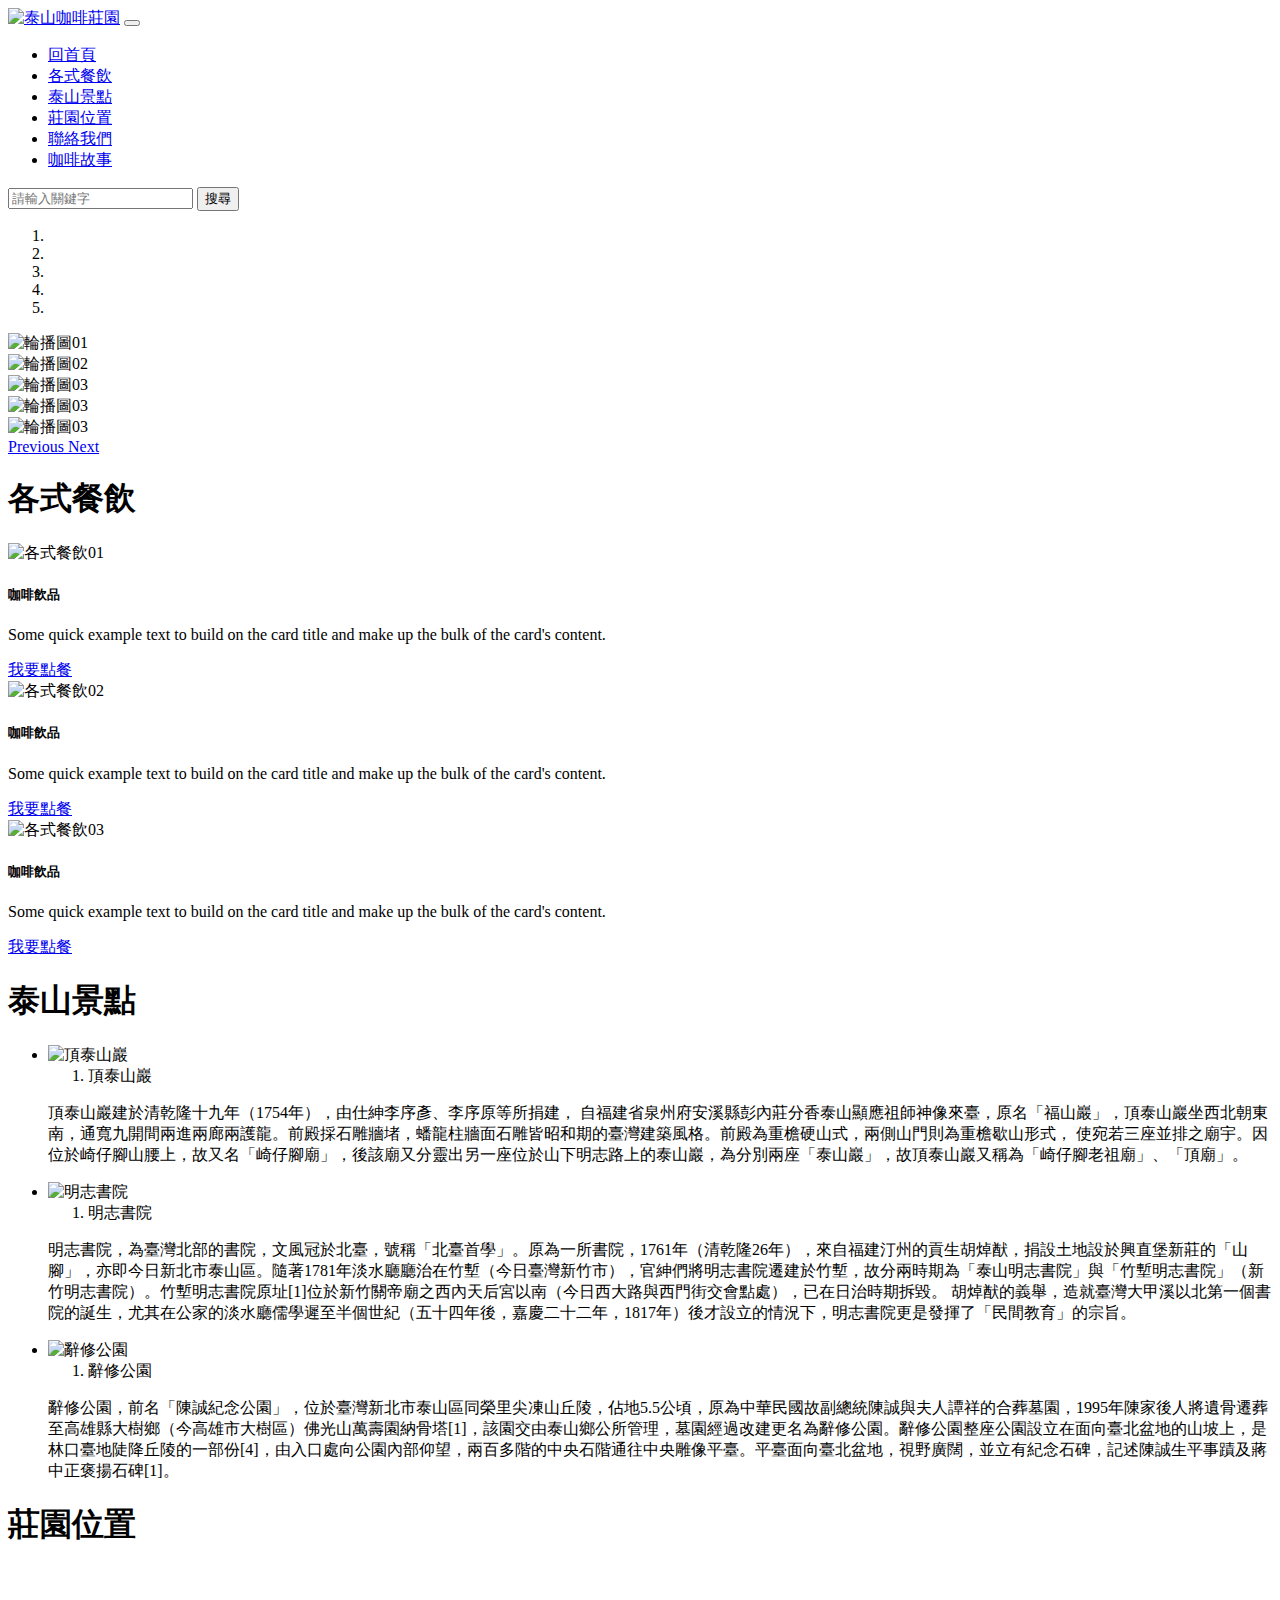
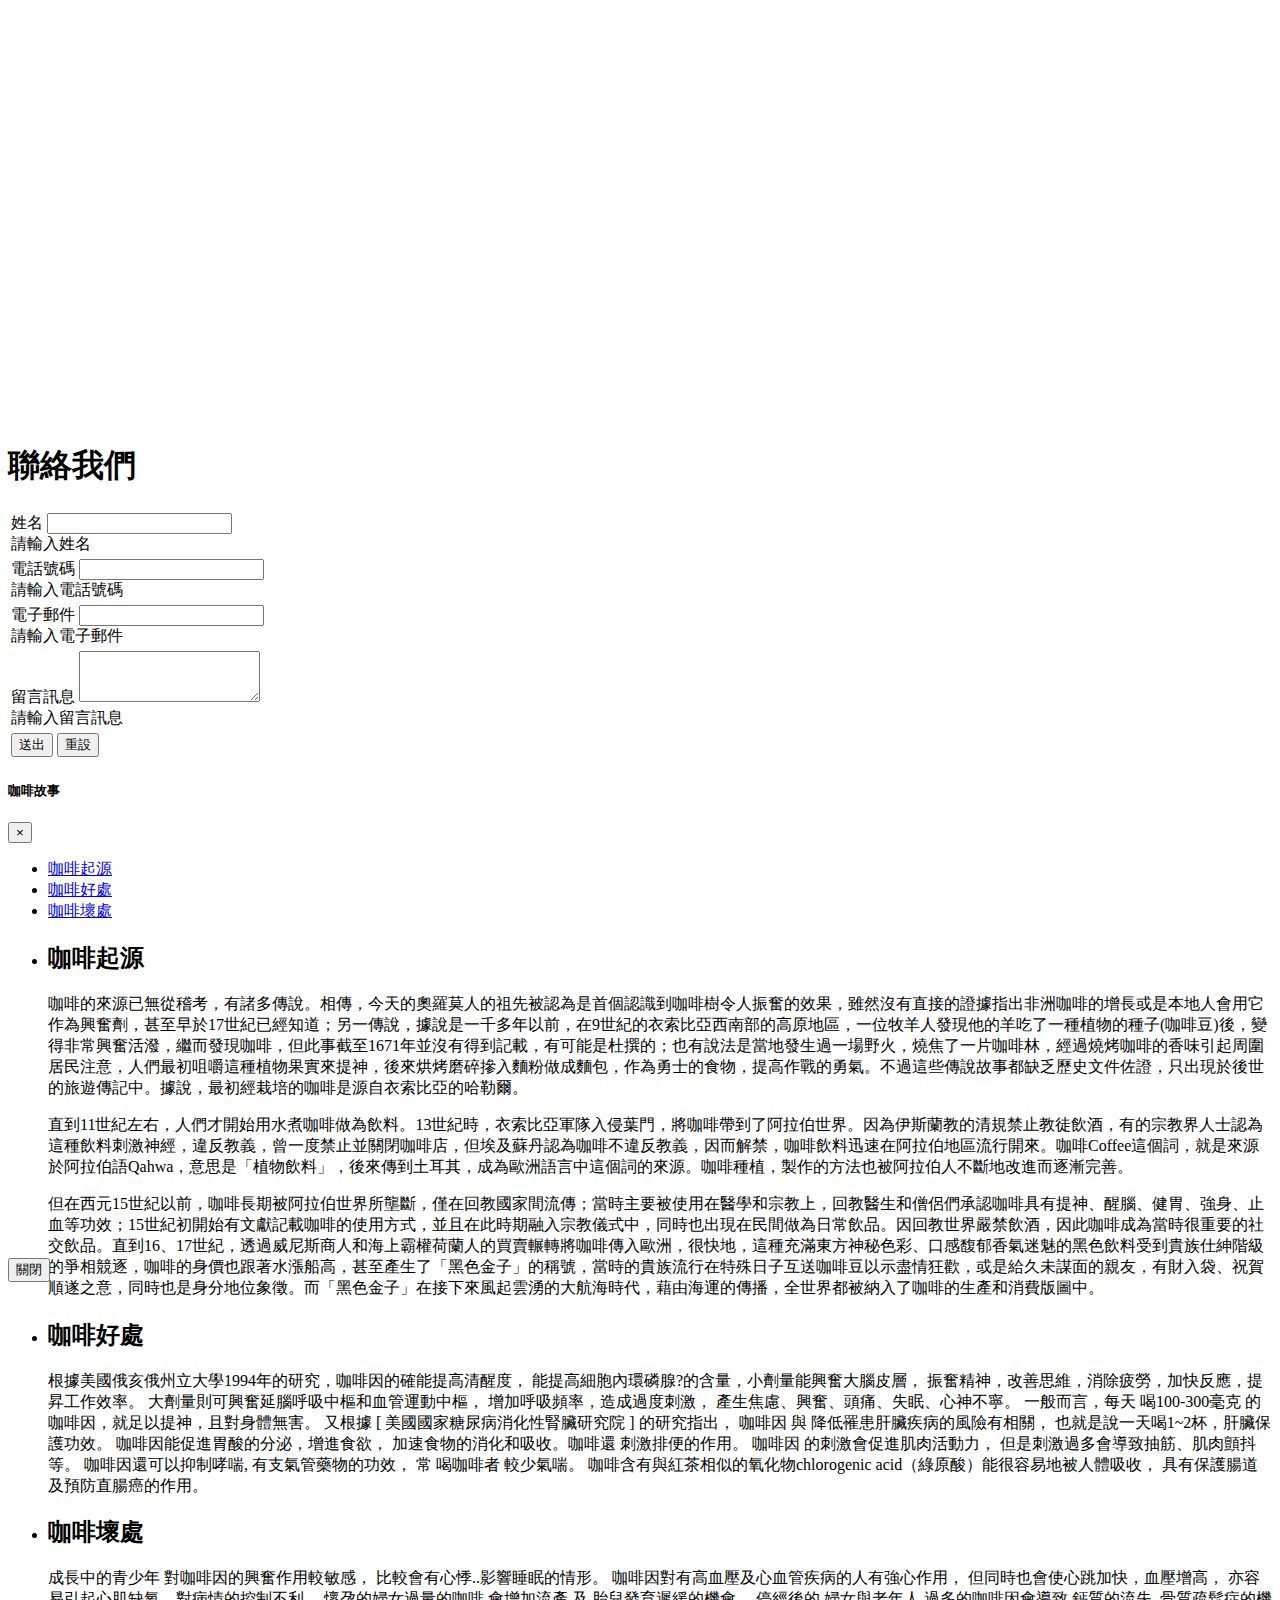
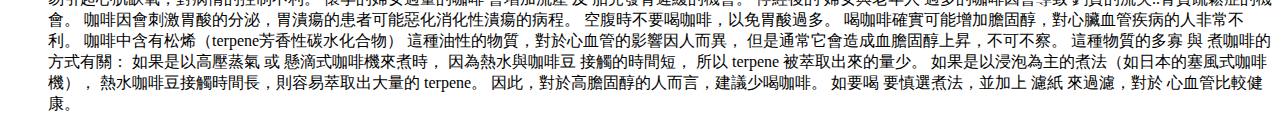
==== coffee.html @ a36a3663 "Add files via upload" ====
<!DOCTYPE html>
<html lang="en">
    <head>
        <!-- Required meta tags -->
        <meta charset="utf-8" />
        <meta name="viewport" content="width=device-width, initial-scale=1, shrink-to-fit=no" />
        <title>泰山咖啡莊園</title>
        <!-- Bootstrap CSS -->
        <link rel="stylesheet" href="css/bootstrap.css" />
        <!-- FontAwesome CSS -->
        <link rel="stylesheet" href="css/fontawesome.css" />

        <!-- My Style Css -->
        <link rel="stylesheet" href="css/style.css" />
    </head>
    <body>
        <!-- 導覽列區 ------------------------------------------------------------------------------->
        <header class="navbar navbar-expand-lg navbar-dark bg-coffee1 fixed-top">
            <a class="navbar-brand" href="#section01"><img src="images/logo.png" alt="泰山咖啡莊園" width="40"/></a>
            <button class="navbar-toggler" type="button" data-toggle="collapse" data-target="#navbarSupportedContent">
                <span class="navbar-toggler-icon"></span>
            </button>

            <div class="collapse navbar-collapse" id="navbarSupportedContent">
                <ul class="navbar-nav mr-auto menu-left">
                    <li class="nav-item">
                        <a class="nav-link" href="#section01"><i class="fas fa-home mr-1"></i>回首頁</a>
                    </li>
                    <li class="nav-item">
                        <a class="nav-link" href="#section02"><i class="fas fa-hamburger mr-1"></i>各式餐飲</a>
                    </li>
                    <li class="nav-item">
                        <a class="nav-link" href="#section03"><i class="fas fa-bus mr-1"></i>泰山景點</a>
                    </li>
                    <li class="nav-item">
                        <a class="nav-link" href="#section04"><i class="fas fa-map-marked-alt mr-1"></i>莊園位置</a>
                    </li>
                    <li class="nav-item">
                        <a class="nav-link" href="#section05"><i class="fas fa-envelope mr-1"></i>聯絡我們</a>
                    </li>
                    <li class="nav-item">
                        <a class="nav-link" href="#section06" data-toggle="modal" data-target="#myModal"><i class="fas fa-coffee mr-1"></i>咖啡故事</a>
                    </li>
                </ul>
                <form class="form-inline my-2 my-lg-0">
                    <input class="form-control mr-sm-2" type="search" placeholder="請輸入關鍵字" />
                    <button class="btn btn-outline-light my-2 my-sm-0" type="submit">搜尋</button>
                </form>
            </div>
        </header>
        <!-- 輪播圖區 section01 --------------------------------------------------------------------->
        <section id="section01" class="vh-lg-100 mt-5 mt-lg-0">
            <div id="carouselExampleIndicators" class="carousel slide vh-lg-100" data-ride="carousel" data-interval="5000">
                <ol class="carousel-indicators">
                    <li data-target="#carouselExampleIndicators" data-slide-to="0" class="active"></li>
                    <li data-target="#carouselExampleIndicators" data-slide-to="1"></li>
                    <li data-target="#carouselExampleIndicators" data-slide-to="2"></li>
                    <li data-target="#carouselExampleIndicators" data-slide-to="3"></li>
                    <li data-target="#carouselExampleIndicators" data-slide-to="4"></li>
                </ol>
                <div class="carousel-inner vh-lg-100">
                    <div class="carousel-item active">
                        <img src="images/carousel_01.jpg" class="d-block w-100" alt="輪播圖01" />
                    </div>
                    <div class="carousel-item">
                        <img src="images/carousel_02.jpg" class="d-block w-100" alt="輪播圖02" />
                    </div>
                    <div class="carousel-item">
                        <img src="images/carousel_03.jpg" class="d-block w-100" alt="輪播圖03" />
                    </div>
                    <div class="carousel-item">
                        <img src="images/carousel_04.jpg" class="d-block w-100" alt="輪播圖03" />
                    </div>
                    <div class="carousel-item">
                        <img src="images/carousel_05.jpg" class="d-block w-100" alt="輪播圖03" />
                    </div>
                </div>
                <a class="carousel-control-prev" href="#carouselExampleIndicators" role="button" data-slide="prev">
                    <span class="carousel-control-prev-icon" aria-hidden="true"></span>
                    <span class="sr-only">Previous</span>
                </a>
                <a class="carousel-control-next" href="#carouselExampleIndicators" role="button" data-slide="next">
                    <span class="carousel-control-next-icon" aria-hidden="true"></span>
                    <span class="sr-only">Next</span>
                </a>
            </div>
        </section>
        <!-- 各式餐飲 section02 --------------------------------------------------------------------->
        <section id="section02" class="vh-lg-100 bg-coffee1">
            <div class="container h-100 d-lg-flex flex-lg-column justify-content-lg-center">
                <h1 class="text-center text-white pt-3 pb-lg-4">各式餐飲</h1>
                <div class="row">
                    <div class="col-lg-4 my-3">
                        <div class="card">
                            <img src="images/section02_01.jpg" class="card-img-top" alt="各式餐飲01" />
                            <div class="card-body">
                                <h5 class="card-title">咖啡飲品</h5>
                                <p class="card-text">Some quick example text to build on the card title and make up the bulk of the card's content.</p>
                                <div class="card-footer text-muted">
                                    <a href="#" class="btn btn-coffee btn-block">我要點餐</a>
                                </div>
                            </div>
                        </div>
                    </div>
                    <div class="col-lg-4 my-3">
                        <div class="card">
                            <img src="images/section02_02.jpg" class="card-img-top" alt="各式餐飲02" />
                            <div class="card-body">
                                <h5 class="card-title">咖啡飲品</h5>
                                <p class="card-text">Some quick example text to build on the card title and make up the bulk of the card's content.</p>
                                <div class="card-footer text-muted">
                                    <a href="#" class="btn btn-coffee btn-block">我要點餐</a>
                                </div>
                            </div>
                        </div>
                    </div>
                    <div class="col-lg-4 my-3">
                        <div class="card">
                            <img src="images/section02_03.jpg" class="card-img-top" alt="各式餐飲03" />
                            <div class="card-body">
                                <h5 class="card-title">咖啡飲品</h5>
                                <p class="card-text">Some quick example text to build on the card title and make up the bulk of the card's content.</p>
                                <div class="card-footer text-muted">
                                    <a href="#" class="btn btn-coffee btn-block">我要點餐</a>
                                </div>
                            </div>
                        </div>
                    </div>
                </div>
            </div>
        </section>
        <!-- 泰山景點 section03 --------------------------------------------------------------------->
        <section id="section03" class="vh-lg-100 bg-coffee2 p-3">
            <div class="container">
                <h1 class="text-center text-dark p-lg-4">泰山景點</h1>
                <ul class="list-unstyled">
                    <li class="media bg-white rounded p-2">
                        <img src="images/view01_s.jpg" class="mr-3" alt="頂泰山巖" />
                        <div class="media-body">
                            <ol class="breadcrumb">
                                <li class="breadcrumb-item mt-0 mb-1 h4">頂泰山巖</li>
                            </ol>
                            <p>
                                頂泰山巖建於清乾隆十九年（1754年），由仕紳李序彥、李序原等所捐建，
                                自福建省泉州府安溪縣彭內莊分香泰山顯應祖師神像來臺，原名「福山巖」，頂泰山巖坐西北朝東南，通寬九開間兩進兩廊兩護龍。前殿採石雕牆堵，蟠龍柱牆面石雕皆昭和期的臺灣建築風格。前殿為重檐硬山式，兩側山門則為重檐歇山形式，
                                使宛若三座並排之廟宇。因位於崎仔腳山腰上，故又名「崎仔腳廟」，後該廟又分靈出另一座位於山下明志路上的泰山巖，為分別兩座「泰山巖」，故頂泰山巖又稱為「崎仔腳老祖廟」、「頂廟」。
                            </p>
                        </div>
                    </li>
                    <li class="media bg-white rounded my-4 p-2">
                        <img src="images/view02_s.jpg" class="mr-3" alt="明志書院" />
                        <div class="media-body">
                            <ol class="breadcrumb">
                                <li class="breadcrumb-item mt-0 mb-1 h4">明志書院</li>
                            </ol>
                            <p>
                                明志書院，為臺灣北部的書院，文風冠於北臺，號稱「北臺首學」。原為一所書院，1761年（清乾隆26年），來自福建汀州的貢生胡焯猷，捐設土地設於興直堡新莊的「山腳」，亦即今日新北市泰山區。隨著1781年淡水廳廳治在竹塹（今日臺灣新竹市），官紳們將明志書院遷建於竹塹，故分兩時期為「泰山明志書院」與「竹塹明志書院」（新竹明志書院）。竹塹明志書院原址[1]位於新竹關帝廟之西內天后宮以南（今日西大路與西門街交會點處），已在日治時期拆毀。
                                胡焯猷的義舉，造就臺灣大甲溪以北第一個書院的誕生，尤其在公家的淡水廳儒學遲至半個世紀（五十四年後，嘉慶二十二年，1817年）後才設立的情況下，明志書院更是發揮了「民間教育」的宗旨。
                            </p>
                        </div>
                    </li>
                    <li class="media bg-white rounded p-2">
                        <img src="images/view03_s.jpg" class="mr-3" alt="辭修公園" />
                        <div class="media-body">
                            <ol class="breadcrumb">
                                <li class="breadcrumb-item mt-0 mb-1 h4">辭修公園</li>
                            </ol>
                            <p>
                                辭修公園，前名「陳誠紀念公園」，位於臺灣新北市泰山區同榮里尖凍山丘陵，佔地5.5公頃，原為中華民國故副總統陳誠與夫人譚祥的合葬墓園，1995年陳家後人將遺骨遷葬至高雄縣大樹鄉（今高雄市大樹區）佛光山萬壽園納骨塔[1]，該園交由泰山鄉公所管理，墓園經過改建更名為辭修公園。辭修公園整座公園設立在面向臺北盆地的山坡上，是林口臺地陡降丘陵的一部份[4]，由入口處向公園內部仰望，兩百多階的中央石階通往中央雕像平臺。平臺面向臺北盆地，視野廣闊，並立有紀念石碑，記述陳誠生平事蹟及蔣中正褒揚石碑[1]。
                            </p>
                        </div>
                    </li>
                </ul>
            </div>
        </section>
        <!-- 莊園位置 section04 --------------------------------------------------------------------->
        <section id="section04" class="vh-lg-100 bg-coffee1 pb-4">
            <div class="container h-100 d-lg-flex flex-lg-column justify-content-lg-center">
                <h1 class="text-center text-white py-4">莊園位置</h1>
                <div class="embed-responsive embed-responsive-21by9">
                    <iframe
                        class="embed-responsive-item"
                        src="https://www.google.com/maps/embed?pb=!1m18!1m12!1m3!1d3614.708207056747!2d121.4171519154275!3d25.043974683967733!2m3!1f0!2f0!3f0!3m2!1i1024!2i768!4f13.1!3m3!1m2!1s0x3442a7bec9ad74b1%3A0xa639904a89f26435!2z5Yue5YuV6YOo5Yue5YuV5Yqb55m85bGV572y5YyX5Z-65a6c6Iqx6YeR6aas5YiG572y5rOw5bGx6IG35qWt6KiT57e05aC0!5e0!3m2!1szh-TW!2stw!4v1566450708174!5m2!1szh-TW!2stw"
                        width="600"
                        height="450"
                        frameborder="0"
                        style="border:0"
                        allowfullscreen
                    ></iframe>
                </div>
            </div>
        </section>
        <!-- 聯絡我們 section05 --------------------------------------------------------------------->
        <section id="section05" class="vh-lg-100 bg-coffee2">
            <div class="container">
                <h1 class="text-center text-dark py-4">聯絡我們</h1>
                <form class="needs-validation" novalidate>
                    <table class="table table-light table-hover table-striped">
                        <tr>
                            <td>
                                <div class="form-group">
                                    <label for="exampleInputEmail1">姓名</label>
                                    <input id="name" type="text" class="form-control" required />
                                    <div class="invalid-feedback">
                                        請輸入姓名
                                    </div>
                                </div>
                            </td>
                        </tr>
                        <tr>
                            <td>
                                <div class="form-group">
                                    <label for="telphone">電話號碼</label>
                                    <input id="tel" type="tel" class="form-control" required />
                                    <div class="invalid-feedback">
                                        請輸入電話號碼
                                    </div>
                                </div>
                            </td>
                        </tr>
                        <tr>
                            <td>
                                <div class="form-group">
                                    <label for="email">電子郵件</label>
                                    <input id="email" type="email" class="form-control" required />
                                    <div class="invalid-feedback">
                                        請輸入電子郵件
                                    </div>
                                </div>
                            </td>
                        </tr>
                        <tr>
                            <td>
                                <div class="form-group">
                                    <label for="message">留言訊息</label>
                                    <textarea id="message" rows="3" type="email" class="form-control" required></textarea>
                                    <div class="invalid-feedback">
                                        請輸入留言訊息
                                    </div>
                                </div>
                            </td>
                        </tr>
                        <tr>
                            <td class="text-center">
                                <button type="submit" class="btn btn-coffee" title="送出" data-toggle="tooltip" data-placement="left">送出</button>
                                <button type="reset" class="btn btn-coffee" title="重設" data-toggle="tooltip">重設</button>
                            </td>
                        </tr>
                    </table>
                </form>
            </div>
        </section>
        <!-- 咖啡故事 Modal ------------------------------------------------------------------------->
        <div class="modal fade" id="myModal" tabindex="-1">
            <div class="modal-dialog modal-dialog-centered modal-lg">
                <div class="modal-content">
                    <div class="modal-header">
                        <h5 class="modal-title" id="aboutCoffee">咖啡故事</h5>
                        <button type="button" class="close" data-dismiss="modal">
                            <span aria-hidden="true">&times;</span>
                        </button>
                    </div>
                    <div class="modal-body">
                        <div class="row">
                            <ul id="scrollspy" class="col-12 row justify-content-around nav nav-pills my-2">
                                <li class="nav-item">
                                    <a class="nav-link active disabled" href="#coffee1">咖啡起源</a>
                                </li>
                                <li class="nav-item">
                                    <a class="nav-link disabled" href="#coffee2">咖啡好處</a>
                                </li>
                                <li class="nav-item">
                                    <a class="nav-link disabled" href="#coffee3">咖啡壞處</a>
                                </li>
                            </ul>
                            <ul class="col-12 list-unstyled row justify-content-lg-center overflow-auto" data-spy="scroll" data-target="#scrollspy" style="height:300px;">
                                <li id="coffee1" class="col-lg-10">
                                    <h2>咖啡起源</h2>
                                    <p>
                                        咖啡的來源已無從稽考，有諸多傳說。相傳，今天的奧羅莫人的祖先被認為是首個認識到咖啡樹令人振奮的效果，雖然沒有直接的證據指出非洲咖啡的增長或是本地人會用它作為興奮劑，甚至早於17世紀已經知道；另一傳說，據說是一千多年以前，在9世紀的衣索比亞西南部的高原地區，一位牧羊人發現他的羊吃了一種植物的種子(咖啡豆)後，變得非常興奮活潑，繼而發現咖啡，但此事截至1671年並沒有得到記載，有可能是杜撰的；也有說法是當地發生過一場野火，燒焦了一片咖啡林，經過燒烤咖啡的香味引起周圍居民注意，人們最初咀嚼這種植物果實來提神，後來烘烤磨碎摻入麵粉做成麵包，作為勇士的食物，提高作戰的勇氣。不過這些傳說故事都缺乏歷史文件佐證，只出現於後世的旅遊傳記中。據說，最初經栽培的咖啡是源自衣索比亞的哈勒爾。
                                    </p>

                                    <p>
                                        直到11世紀左右，人們才開始用水煮咖啡做為飲料。13世紀時，衣索比亞軍隊入侵葉門，將咖啡帶到了阿拉伯世界。因為伊斯蘭教的清規禁止教徒飲酒，有的宗教界人士認為這種飲料刺激神經，違反教義，曾一度禁止並關閉咖啡店，但埃及蘇丹認為咖啡不違反教義，因而解禁，咖啡飲料迅速在阿拉伯地區流行開來。咖啡Coffee這個詞，就是來源於阿拉伯語Qahwa，意思是「植物飲料」，後來傳到土耳其，成為歐洲語言中這個詞的來源。咖啡種植，製作的方法也被阿拉伯人不斷地改進而逐漸完善。
                                    </p>
                                    <p>
                                        但在西元15世紀以前，咖啡長期被阿拉伯世界所壟斷，僅在回教國家間流傳；當時主要被使用在醫學和宗教上，回教醫生和僧侶們承認咖啡具有提神、醒腦、健胃、強身、止血等功效；15世紀初開始有文獻記載咖啡的使用方式，並且在此時期融入宗教儀式中，同時也出現在民間做為日常飲品。因回教世界嚴禁飲酒，因此咖啡成為當時很重要的社交飲品。直到16、17世紀，透過威尼斯商人和海上霸權荷蘭人的買賣輾轉將咖啡傳入歐洲，很快地，這種充滿東方神秘色彩、口感馥郁香氣迷魅的黑色飲料受到貴族仕紳階級的爭相競逐，咖啡的身價也跟著水漲船高，甚至產生了「黑色金子」的稱號，當時的貴族流行在特殊日子互送咖啡豆以示盡情狂歡，或是給久未謀面的親友，有財入袋、祝賀順遂之意，同時也是身分地位象徵。而「黑色金子」在接下來風起雲湧的大航海時代，藉由海運的傳播，全世界都被納入了咖啡的生產和消費版圖中。
                                    </p>
                                </li>
                                <li id="coffee2" class="col-lg-10">
                                    <h2>咖啡好處</h2>
                                    <p>
                                        根據美國俄亥俄州立大學1994年的研究，咖啡因的確能提高清醒度， 能提高細胞內環磷腺?的含量，小劑量能興奮大腦皮層，
                                        振奮精神，改善思維，消除疲勞，加快反應，提昇工作效率。 大劑量則可興奮延腦呼吸中樞和血管運動中樞， 增加呼吸頻率，造成過度刺激，
                                        產生焦慮、興奮、頭痛、失眠、心神不寧。 一般而言，每天 喝100-300毫克 的咖啡因，就足以提神，且對身體無害。 又根據 [
                                        美國國家糖尿病消化性腎臟研究院 ] 的研究指出， 咖啡因 與 降低罹患肝臟疾病的風險有相關， 也就是說一天喝1~2杯，肝臟保護功效。
                                        咖啡因能促進胃酸的分泌，增進食欲， 加速食物的消化和吸收。咖啡還 刺激排便的作用。 咖啡因 的刺激會促進肌肉活動力，
                                        但是刺激過多會導致抽筋、肌肉顫抖等。 咖啡因還可以抑制哮喘, 有支氣管藥物的功效， 常 喝咖啡者 較少氣喘。 咖啡含有與紅茶相似的氧化物chlorogenic
                                        acid（綠原酸）能很容易地被人體吸收， 具有保護腸道及預防直腸癌的作用。
                                    </p>
                                </li>
                                <li id="coffee3" class="col-lg-10">
                                    <h2>咖啡壞處</h2>
                                    <p>
                                        成長中的青少年 對咖啡因的興奮作用較敏感， 比較會有心悸..影響睡眠的情形。 咖啡因對有高血壓及心血管疾病的人有強心作用，
                                        但同時也會使心跳加快，血壓增高， 亦容易引起心肌缺氧，對病情的控制不利。 懷孕的婦女過量的咖啡 會增加流產 及 胎兒發育遲緩的機會。 停經後的
                                        婦女與老年人 過多的咖啡因會導致 鈣質的流失..骨質疏鬆症的機會。 咖啡因會刺激胃酸的分泌，胃潰瘍的患者可能惡化消化性潰瘍的病程。
                                        空腹時不要喝咖啡，以免胃酸過多。 喝咖啡確實可能增加膽固醇，對心臟血管疾病的人非常不利。 咖啡中含有松烯（terpene芳香性碳水化合物）
                                        這種油性的物質，對於心血管的影響因人而異， 但是通常它會造成血膽固醇上昇，不可不察。 這種物質的多寡 與 煮咖啡的方式有關： 如果是以高壓蒸氣 或
                                        懸滴式咖啡機來煮時， 因為熱水與咖啡豆 接觸的時間短， 所以 terpene 被萃取出來的量少。 如果是以浸泡為主的煮法（如日本的塞風式咖啡機），
                                        熱水咖啡豆接觸時間長，則容易萃取出大量的 terpene。 因此，對於高膽固醇的人而言，建議少喝咖啡。 如要喝 要慎選煮法，並加上 濾紙 來過濾，對於
                                        心血管比較健康。
                                    </p>
                                </li>
                            </ul>
                        </div>
                    </div>
                    <div class="modal-footer">
                        <button type="button" class="btn btn-block btn-coffee" data-dismiss="modal">關閉</button>
                    </div>
                </div>
            </div>
        </div>
        <!-- jQuery first, then Popper.js, then Bootstrap JS （順序不能顛倒）-->
        <script src="js/jquery-3.3.1.min.js"></script>
        <script src="js/popper.min.js"></script>
        <script src="js/bootstrap.js"></script>
        <!-- scrollpage -->
        <script src="js/jquery.easing.min.js"></script>
        <script src="js/scrollpage.js"></script>
        <script>
            // tooltip 啟動需要的程式碼
            $('[data-toggle="tooltip"]').tooltip();

            // js 啟動 popover
            $('#name').popover({
                title: '請輸入姓名',
                content: 'Lorem ipsum dolor sit amet consectetur adipisicing elit. Consequatur, repellat!',
                placement: 'left',
            });
            $('#tel').popover({
                title: '請輸入電話',
                content: 'Lorem ipsum dolor sit amet consectetur adipisicing elit. Consequatur, repellat!',
                placement: 'left',
            });
            $('#email').popover({
                title: '請輸入電子郵件',
                content: 'Lorem ipsum dolor sit amet consectetur adipisicing elit. Consequatur, repellat!名',
                placement: 'left',
            });
            $('#message').popover({
                title: '請輸入留言訊息',
                content: 'Lorem ipsum dolor sit amet consectetur adipisicing elit. Consequatur, repellat!',
                placement: 'left',
            });

            // Bootstrap 驗證表單
            (function() {
                'use strict';
                window.addEventListener(
                    'load',
                    function() {
                        // Fetch all the forms we want to apply custom Bootstrap validation styles to
                        var forms = document.getElementsByClassName('needs-validation');
                        // Loop over them and prevent submission
                        var validation = Array.prototype.filter.call(forms, function(form) {
                            form.addEventListener(
                                'submit',
                                function(event) {
                                    if (form.checkValidity() === false) {
                                        event.preventDefault();
                                        event.stopPropagation();
                                    }
                                    form.classList.add('was-validated');
                                },
                                false
                            );
                        });
                    },
                    false
                );
            })();
        </script>
    </body>
</html>
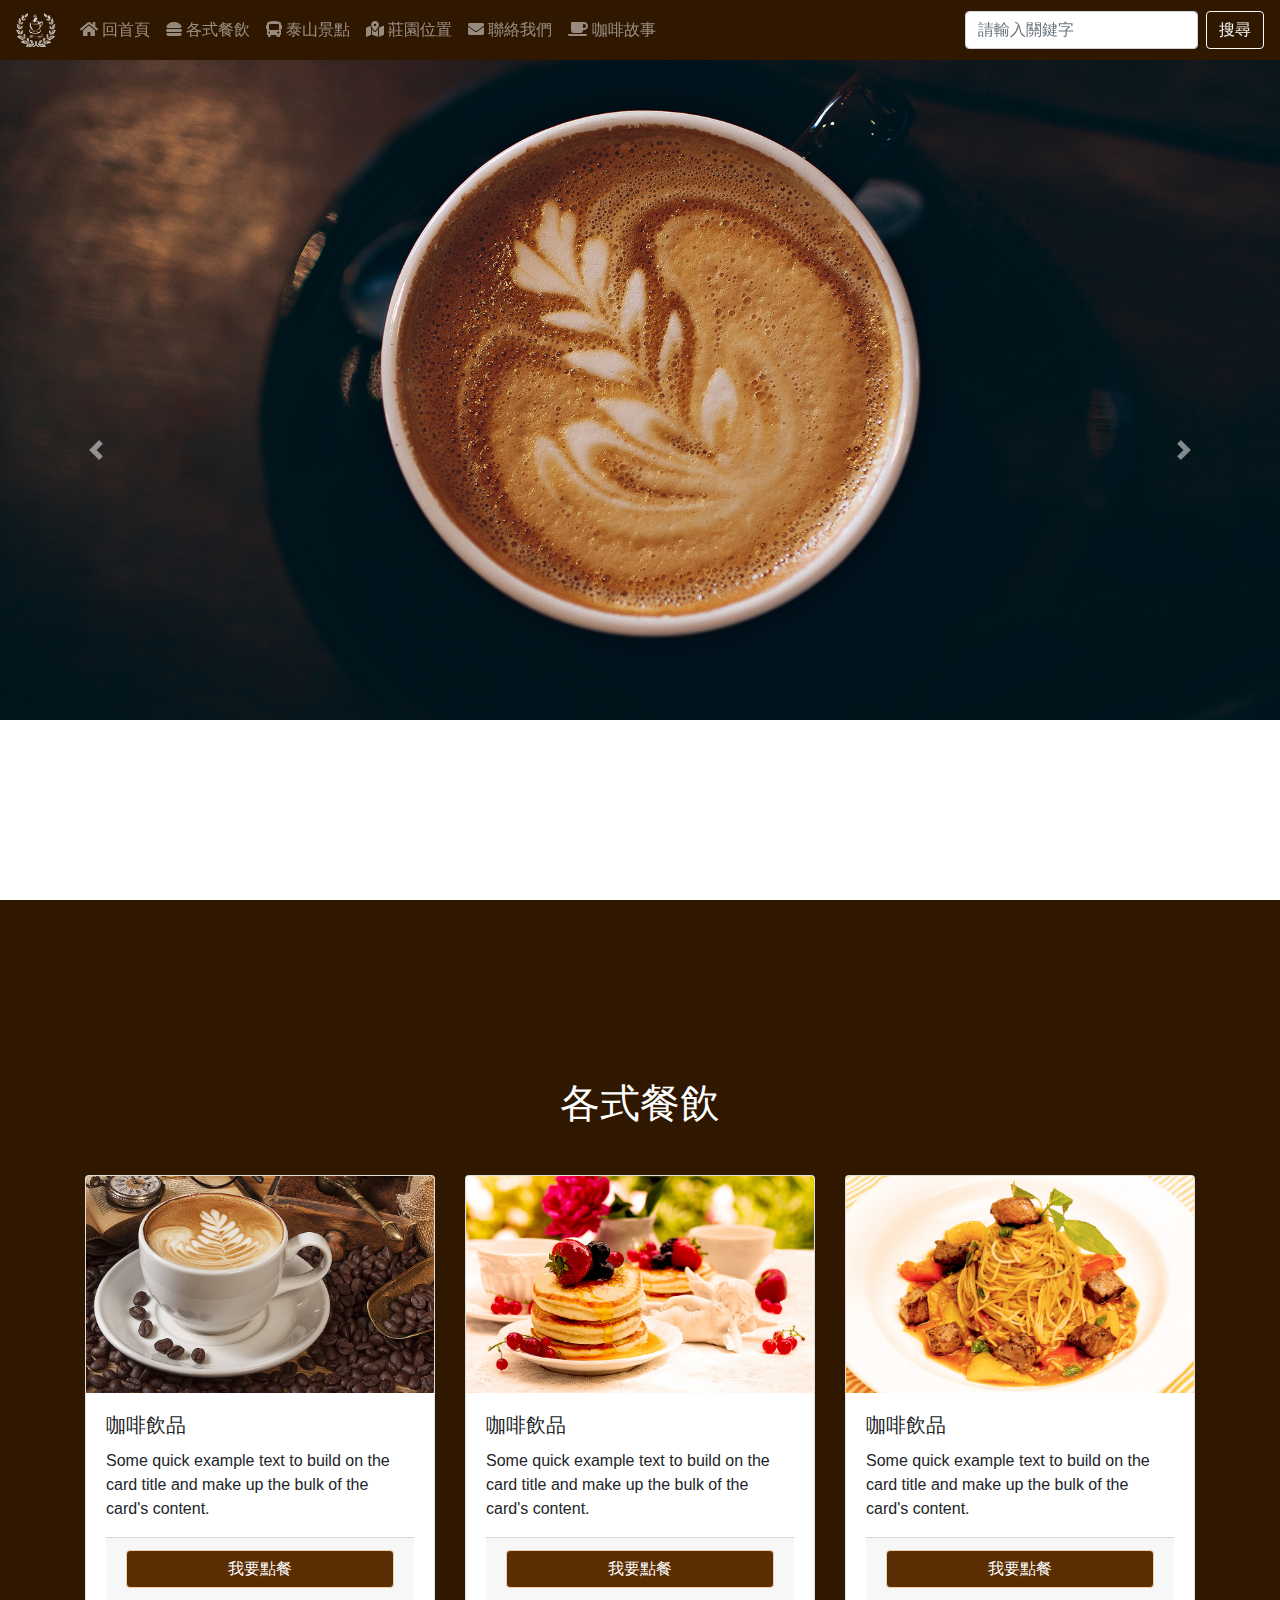
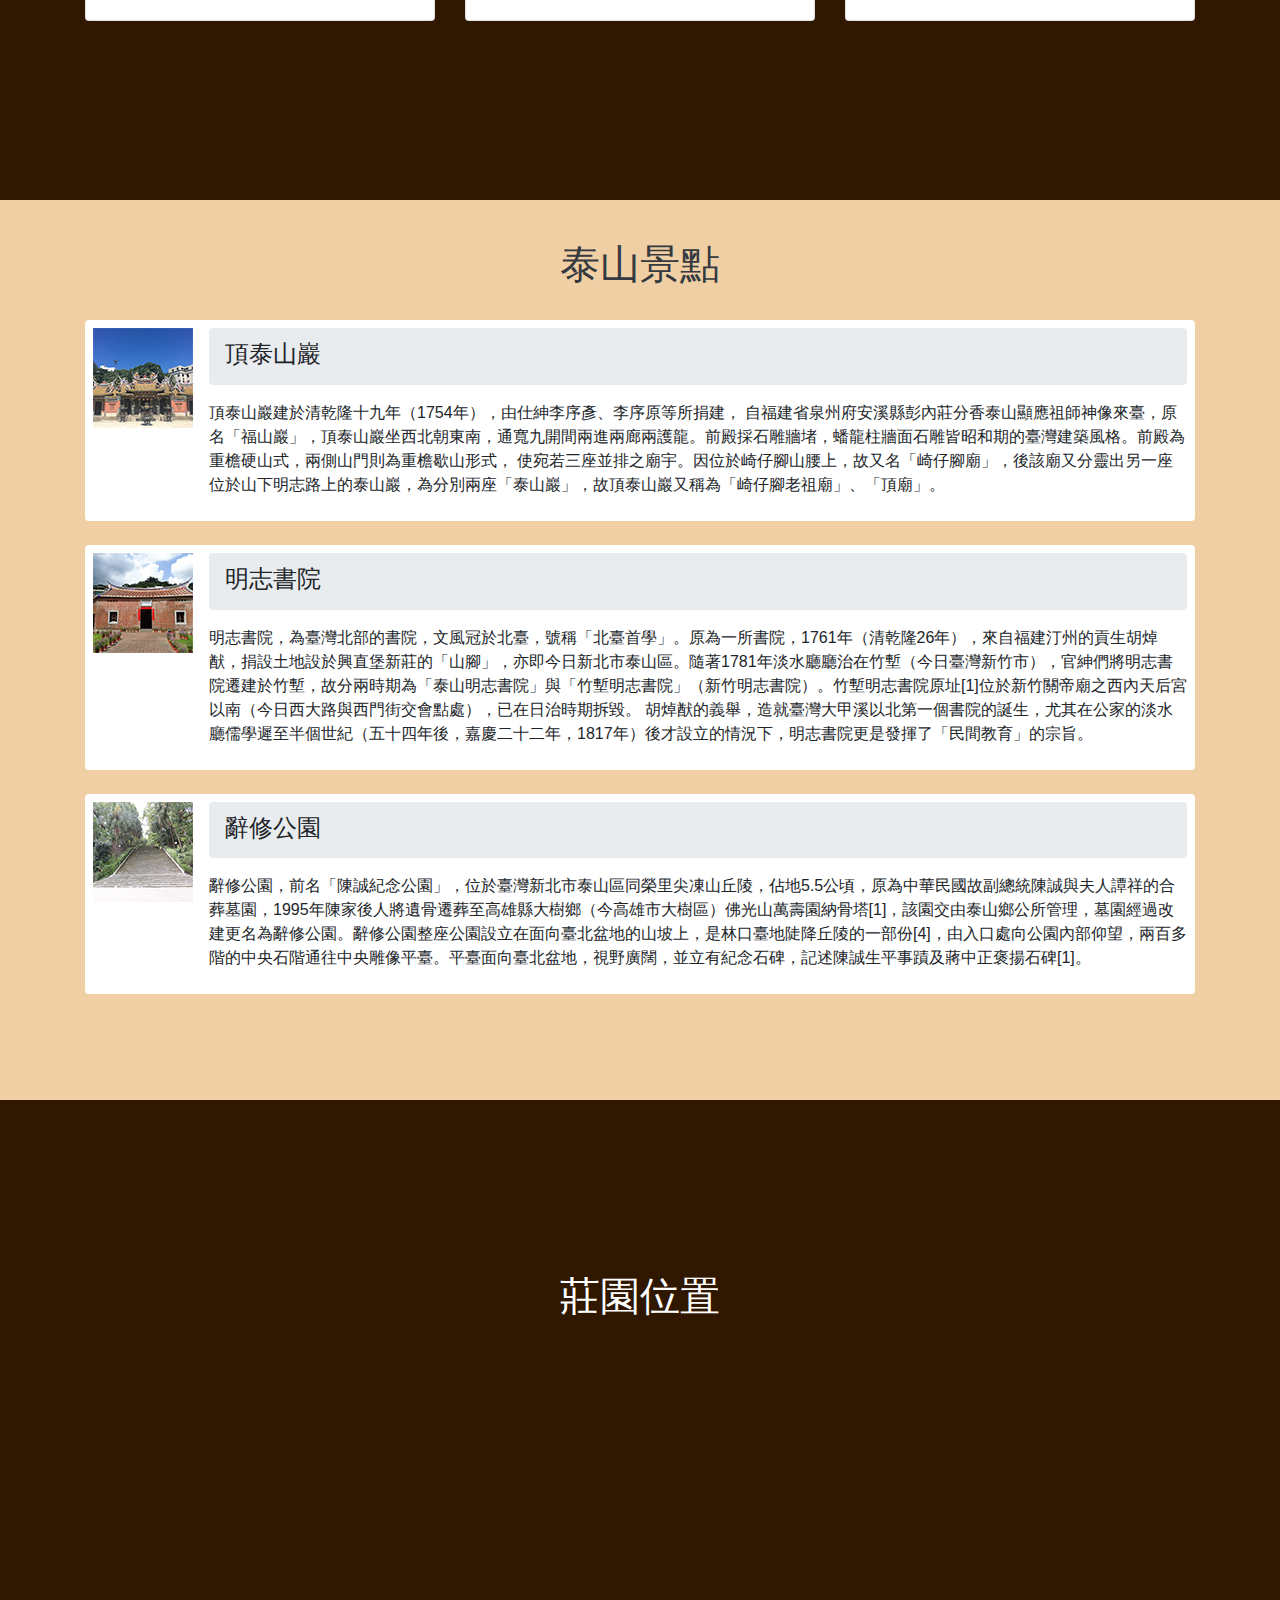
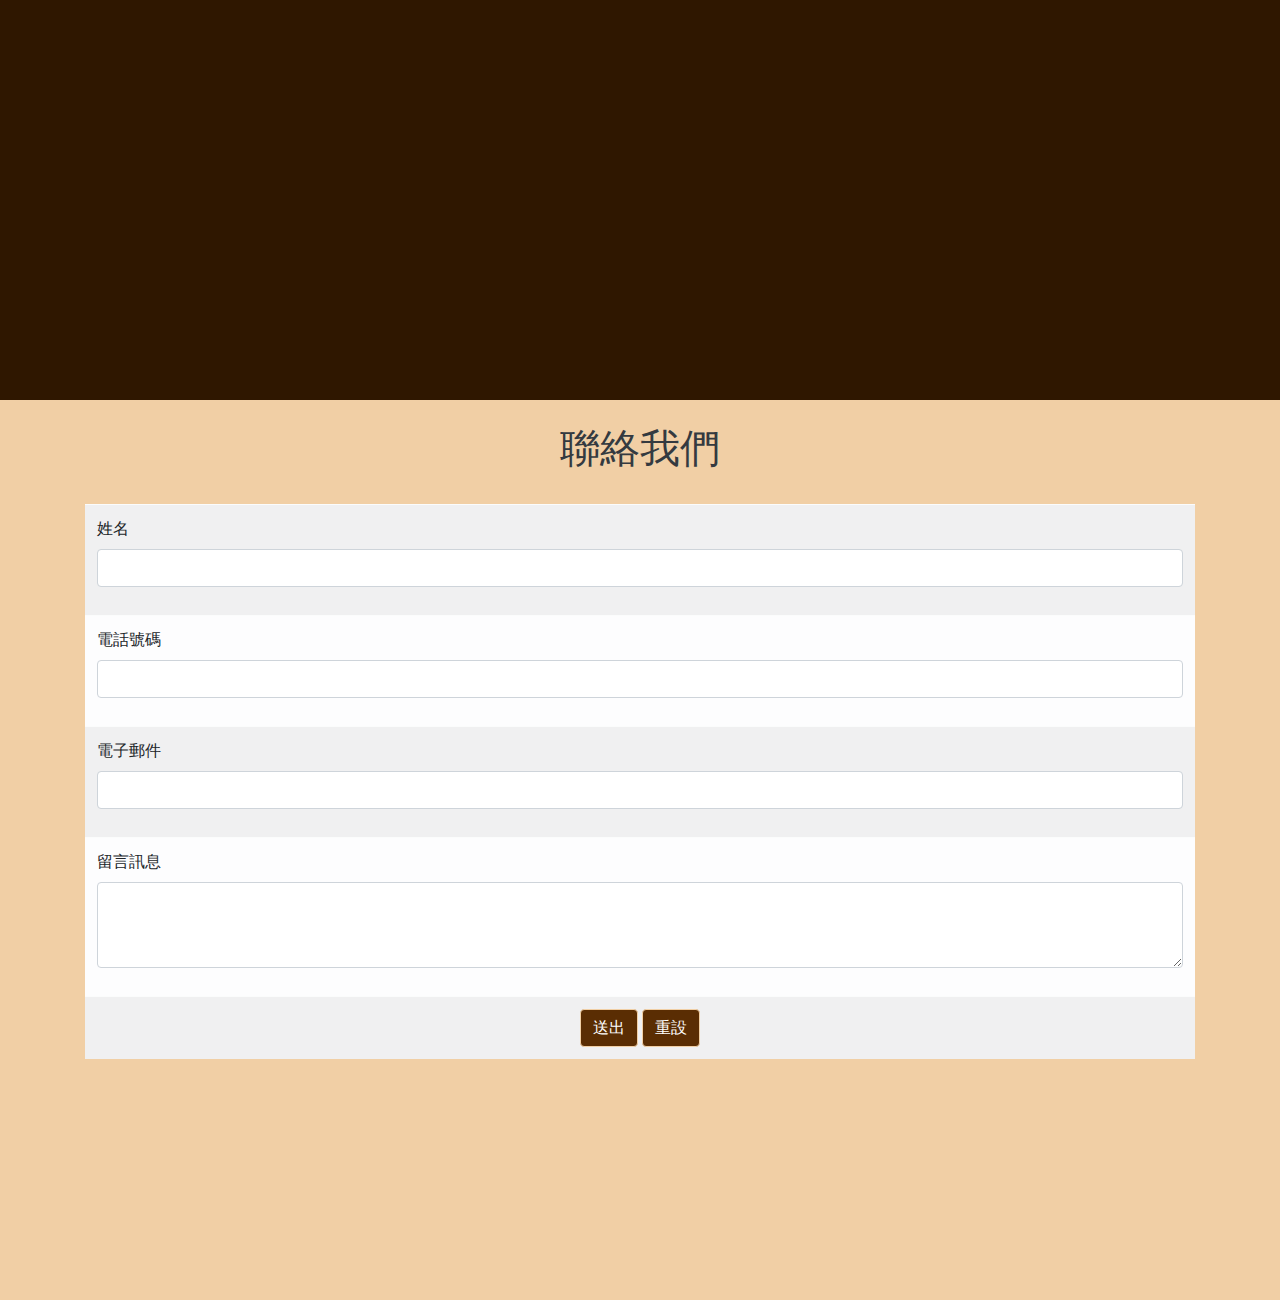
==== commit 187fbdce: "Add files via upload" ====
--- a/coffee.html
+++ b/coffee.html
@@ -16,7 +16,7 @@
     <body>
         <!-- 導覽列區 ------------------------------------------------------------------------------->
         <header class="navbar navbar-expand-lg navbar-dark bg-coffee1 fixed-top">
-            <a class="navbar-brand" href="#section01"><img src="images/logo.png" alt="泰山咖啡莊園" width="40"/></a>
+            <a class="navbar-brand" href="#section01"><img src="imagess/logo.png" alt="泰山咖啡莊園" width="40"/></a>
             <button class="navbar-toggler" type="button" data-toggle="collapse" data-target="#navbarSupportedContent">
                 <span class="navbar-toggler-icon"></span>
             </button>
@@ -60,19 +60,19 @@
                 </ol>
                 <div class="carousel-inner vh-lg-100">
                     <div class="carousel-item active">
-                        <img src="images/carousel_01.jpg" class="d-block w-100" alt="輪播圖01" />
+                        <img src="imagess/carousel_01.jpg" class="d-block w-100" alt="輪播圖01" />
                     </div>
                     <div class="carousel-item">
-                        <img src="images/carousel_02.jpg" class="d-block w-100" alt="輪播圖02" />
+                        <img src="imagess/carousel_02.jpg" class="d-block w-100" alt="輪播圖02" />
                     </div>
                     <div class="carousel-item">
-                        <img src="images/carousel_03.jpg" class="d-block w-100" alt="輪播圖03" />
+                        <img src="imagess/carousel_03.jpg" class="d-block w-100" alt="輪播圖03" />
                     </div>
                     <div class="carousel-item">
-                        <img src="images/carousel_04.jpg" class="d-block w-100" alt="輪播圖03" />
+                        <img src="imagess/carousel_04.jpg" class="d-block w-100" alt="輪播圖03" />
                     </div>
                     <div class="carousel-item">
-                        <img src="images/carousel_05.jpg" class="d-block w-100" alt="輪播圖03" />
+                        <img src="imagess/carousel_05.jpg" class="d-block w-100" alt="輪播圖03" />
                     </div>
                 </div>
                 <a class="carousel-control-prev" href="#carouselExampleIndicators" role="button" data-slide="prev">
@@ -92,7 +92,7 @@
                 <div class="row">
                     <div class="col-lg-4 my-3">
                         <div class="card">
-                            <img src="images/section02_01.jpg" class="card-img-top" alt="各式餐飲01" />
+                            <img src="imagess/section02_01.jpg" class="card-img-top" alt="各式餐飲01" />
                             <div class="card-body">
                                 <h5 class="card-title">咖啡飲品</h5>
                                 <p class="card-text">Some quick example text to build on the card title and make up the bulk of the card's content.</p>
@@ -104,7 +104,7 @@
                     </div>
                     <div class="col-lg-4 my-3">
                         <div class="card">
-                            <img src="images/section02_02.jpg" class="card-img-top" alt="各式餐飲02" />
+                            <img src="imagess/section02_02.jpg" class="card-img-top" alt="各式餐飲02" />
                             <div class="card-body">
                                 <h5 class="card-title">咖啡飲品</h5>
                                 <p class="card-text">Some quick example text to build on the card title and make up the bulk of the card's content.</p>
@@ -116,7 +116,7 @@
                     </div>
                     <div class="col-lg-4 my-3">
                         <div class="card">
-                            <img src="images/section02_03.jpg" class="card-img-top" alt="各式餐飲03" />
+                            <img src="imagess/section02_03.jpg" class="card-img-top" alt="各式餐飲03" />
                             <div class="card-body">
                                 <h5 class="card-title">咖啡飲品</h5>
                                 <p class="card-text">Some quick example text to build on the card title and make up the bulk of the card's content.</p>
@@ -135,7 +135,7 @@
                 <h1 class="text-center text-dark p-lg-4">泰山景點</h1>
                 <ul class="list-unstyled">
                     <li class="media bg-white rounded p-2">
-                        <img src="images/view01_s.jpg" class="mr-3" alt="頂泰山巖" />
+                        <img src="imagess/view01_s.jpg" class="mr-3" alt="頂泰山巖" />
                         <div class="media-body">
                             <ol class="breadcrumb">
                                 <li class="breadcrumb-item mt-0 mb-1 h4">頂泰山巖</li>
@@ -148,7 +148,7 @@
                         </div>
                     </li>
                     <li class="media bg-white rounded my-4 p-2">
-                        <img src="images/view02_s.jpg" class="mr-3" alt="明志書院" />
+                        <img src="imagess/view02_s.jpg" class="mr-3" alt="明志書院" />
                         <div class="media-body">
                             <ol class="breadcrumb">
                                 <li class="breadcrumb-item mt-0 mb-1 h4">明志書院</li>
@@ -160,7 +160,7 @@
                         </div>
                     </li>
                     <li class="media bg-white rounded p-2">
-                        <img src="images/view03_s.jpg" class="mr-3" alt="辭修公園" />
+                        <img src="imagess/view03_s.jpg" class="mr-3" alt="辭修公園" />
                         <div class="media-body">
                             <ol class="breadcrumb">
                                 <li class="breadcrumb-item mt-0 mb-1 h4">辭修公園</li>
--- a/css/style.css
+++ b/css/style.css
@@ -0,0 +1,142 @@
+/* 顏色設定 */
+.bg-coffee1 {
+    background-color: #2f1700 !important;
+}
+.bg-coffee2 {
+    background-color: #f1cfa5 !important;
+}
+.bg-coffee3 {
+    background-color: #411f00 !important;
+}
+
+/* Bootstrap 自訂樣式 */
+.btn-coffee {
+    color: #fff;
+    background-color: #5a2d03;
+    border-color: #f1cfa5;
+}
+
+.btn-coffee:hover {
+    color: #fff;
+    background-color: #2f1700;
+    border-color: #f1cfa5;
+}
+
+.btn-coffee:focus,
+.btn-coffee.focus {
+    box-shadow: 0 0 0 0.2rem rgba(90, 45, 3, 0.5);
+}
+
+.btn-coffee.disabled,
+.btn-coffee:disabled {
+    color: #fff;
+    background-color: #aa8460;
+    border-color: #aa8460;
+}
+
+.btn-coffee:not(:disabled):not(.disabled):active,
+.btn-coffee:not(:disabled):not(.disabled).active,
+.show > .btn-coffee.dropdown-toggle {
+    color: #fff;
+    background-color: #aa8460;
+    border-color: #aa8460;
+}
+
+.btn-coffee:not(:disabled):not(.disabled):active:focus,
+.btn-coffee:not(:disabled):not(.disabled).active:focus,
+.show > .btn-coffee.dropdown-toggle:focus {
+    box-shadow: 0 0 0 0.2rem rgba(170, 132, 96, 0.5);
+}
+
+#scrollspy .nav-item a {
+    color: #2f1700 !important;
+}
+
+#scrollspy .nav-link.active {
+    background: #2f1700 !important;
+    color: white !important;
+}
+
+/* 中斷點區（BreakPoint） -------------------------------------------------------------------------------------------*/
+/* xs */
+@media (max-width: 575px) {
+}
+
+/* sm */
+@media (min-width: 576px) {
+}
+/* md */
+@media (min-width: 768px) {
+}
+/* lg */
+@media (min-width: 992px) {
+    .vh-lg-100 {
+        height: 100vh !important;
+    }
+}
+/* xl */
+@media (min-width: 1200px) {
+}
+
+/* js plug-in 程式區 */
+/* scrollpage.js 滑動 */
+header {
+    will-change: transform;
+    transition: background 0.3s, -webkit-transform 0.5s cubic-bezier(0.694, 0.048, 0.335, 1);
+    transition: transform 0.5s cubic-bezier(0.694, 0.048, 0.335, 1), background 0.3s;
+    transition: transform 0.5s cubic-bezier(0.694, 0.048, 0.335, 1), background 0.3s, -webkit-transform 0.5s cubic-bezier(0.694, 0.048, 0.335, 1);
+    transform: translateY(0);
+    -webkit-transform: translateY(0);
+}
+
+.hide-nav {
+    transform: translateY(-120%) !important;
+    -webkit-transform: translateY(-120%) !important;
+}
+
+/* 選單底線效果 */
+ul.menu-left {
+    -webkit-transition: all 0.3s ease-out;
+    -moz-transition: all 0.3s ease-out;
+    -ms-transition: all 0.3s ease-out;
+    -o-transition: all 0.3s ease-out;
+    transition: all 0.3s ease-out;
+}
+.menu-left a {
+    display: inline-block;
+    position: relative;
+    transition: color 0.35s ease;
+    /* 底線間距 */
+    padding-bottom: 0.5rem;
+}
+.menu-left a:before {
+    content: '';
+    display: block;
+    position: absolute;
+    left: 0;
+    bottom: 0;
+    height: 1px;
+    width: 0;
+    transition: width 0s ease, background 0.35s ease;
+}
+.menu-left a:after {
+    content: '';
+    display: block;
+    position: absolute;
+    right: 0;
+    bottom: 0;
+    height: 1px;
+    width: 0;
+    background: #fff;
+    transition: width 0.35s ease;
+}
+.menu-left a:hover:before {
+    width: 100%;
+    background: #fff;
+    transition: width 0.35s ease;
+}
+.menu-left a:hover:after {
+    width: 100%;
+    background: transparent;
+    transition: all 0s ease;
+}
